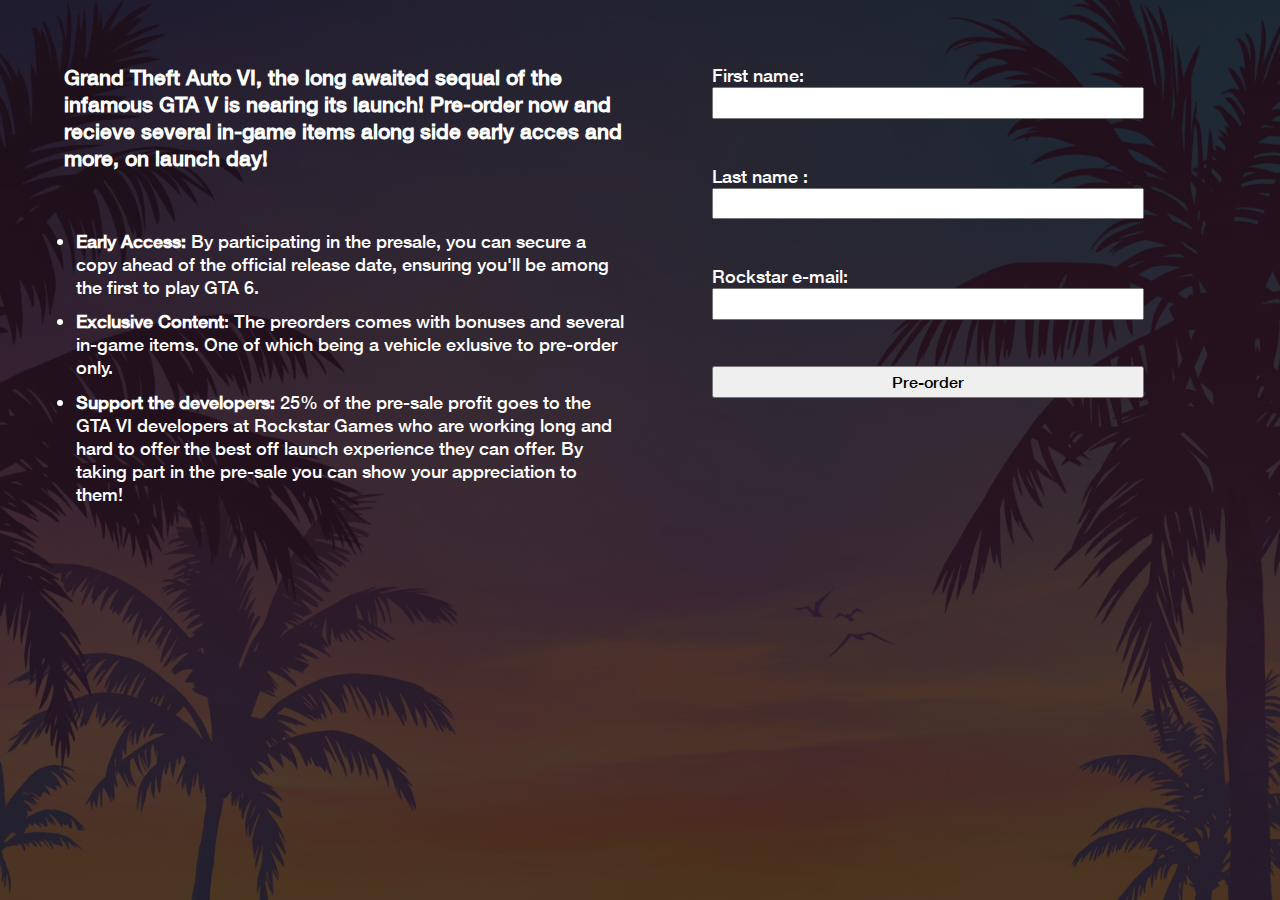
==== payment.html @ 0ec29632 "added payment starting" ====
<!DOCTYPE html>
<html lang="en">
  <head>
    <meta charset="UTF-8" />
    <meta name="viewport" content="width=device-width, initial-scale=1.0" />
    <title>GTAVI Presale</title>
    <link rel="stylesheet" href="assets/style/style.css" />
    <link rel="icon" type="image/png" href="assets/img/icon.webp" />
  </head>
  <body>
    <section id="form-section">
      <article>
        <h3>
          Grand Theft Auto VI, the long awaited sequal of the infamous GTA V is
          nearing its launch! Pre-order now and recieve several in-game items
          along side early acces and more, on launch day!
        </h3>
        <br /><br />
        <ul>
          <li>
            <b>Early Access:</b> By participating in the presale, you can secure
            a copy ahead of the official release date, ensuring you'll be among
            the first to play GTA 6.
          </li>
          <li>
            <b>Exclusive Content</b>: The preorders comes with bonuses and
            several in-game items. One of which being a vehicle exlusive to
            pre-order only.
          </li>
          <li>
            <b>Support the developers:</b> 25% of the pre-sale profit goes to
            the GTA VI developers at Rockstar Games who are working long and
            hard to offer the best off launch experience they can offer. By
            taking part in the pre-sale you can show your appreciation to them!
          </li>
        </ul>
      </article>
      <form onsubmit="event.preventDefault(); retrieveFormData();" id="form">
        <label for="name">First name:</label>
        <input
          type="text"
          id="Fname"
          name="Fname"
          required
          minlength="2"
          maxlength="10"
        /><br /><br />

        <label for="name">Last name :</label>
        <input
          type="text"
          id="Lname"
          name="Lname"
          required
          minlength="2"
          maxlength="10"
        /><br /><br />

        <label for="email">Rockstar e-mail:</label>
        <input
          type="email"
          id="email"
          name="email"
          required
          href="www.google.com"
        /><br /><br />

        <button id="submit" type="submit" formaction="payment.html">
          Pre-order
        </button>
      </form>
    </section>
  </body>
  <script src="assets/script/javascript.js"></script>
</html>
---- assets/style/style.css ----
/* =======================================GENERAL====================== */
*::before,
*::after {
  -moz-box-sizing: border-box;
  -webkit-box-sizing: border-box;
  box-sizing: border-box;
}

* {
  margin: 0;
  padding: 0;
  font-family: "HelveticaNeueMedium";
  color: white;
  -moz-box-sizing: border-box;
  -webkit-box-sizing: border-box;
  box-sizing: border-box;
}

@font-face {
  font-family: "HelveticaNeueMedium";
  src: url(../../assets/fonts/HelveticaNeueMedium.woff2);
}

html {
  scroll-behavior: smooth;
}

img,
picture,
svg,
video {
  display: block;
  max-width: 100%;
}

input,
textarea,
button,
select {
  font: inherit;
}

:root {
  --purple: #663366;
  --white: #ffffff;
  --titlecolor: #2d3b45;
  --main-title: 3rem;
  --sub-title: 2rem;
  --par: 1.3rem;
  --small: 0.7rem;
  --margin: 3%;
  --padding: 3%;
}

/* ========================================================================= */

body {
  min-height: 100vh;
  background-color: black;
}

.container {
  display: flex;
  justify-content: center;
  align-items: end;
  height: 100vh;
  color: white;
  background-image: url(../img/background-img.jpg);
  /* https://www.uhdpaper.com/2023/12/grand-theft-auto-6-video-game-4k-2851n.html */
  background-repeat: no-repeat;
  background-position: center;
  background-color: black;
  background-size: cover;
}

.container > p {
  font-family: "HelveticaNeueMedium";
  font-size: 1.4rem;
  margin-bottom: 5%;
  text-align: center;
}
.container > p:hover {
  cursor: pointer;
  font-size: 1.5rem;
  transition: 0.025s ease;
}

#form-section {
  height: 100vh;
  display: grid;
  grid-template-columns: 1fr 1fr;
  padding: 5%;
  font-size: 1.125rem;
  background: linear-gradient(rgba(0, 0, 0, 0.7), rgba(0, 0, 0, 0.7)),
    url(../img/background-img2.jpg);
  /* https://image-1.uhdpaper.com/wallpaper/grand-theft-auto-6-hd-wallpaper-uhdpaper.com-275@1@n.jpg */
  background-repeat: no-repeat;
  background-position: center;
  background-size: cover;
  justify-items: center;
}

#payment {
  display: none;
  position: fixed;
  left: 50%;
  top: 50%;
  transform: translate(-50%, -50%);
  background-color: #2d2d2d;
  width: 45%;
  height: 95%;
  border-radius: 4px;
  padding: 2%;
}

.evenly {
  display: flex;
  justify-content: space-between;
}

#close:hover {
  cursor: pointer;
}

img {
  width: 50%;
}
#ideal {
  background-color: #e0e0e0;
  padding: 5%;
}

form {
  display: flex;
  flex-direction: column;
  width: 75%;
}

ul {
  list-style-type: disc;
}

li {
  margin: 2%;
}

input,
button {
  color: black;
  padding: 1%;
  font-size: 1rem;
}
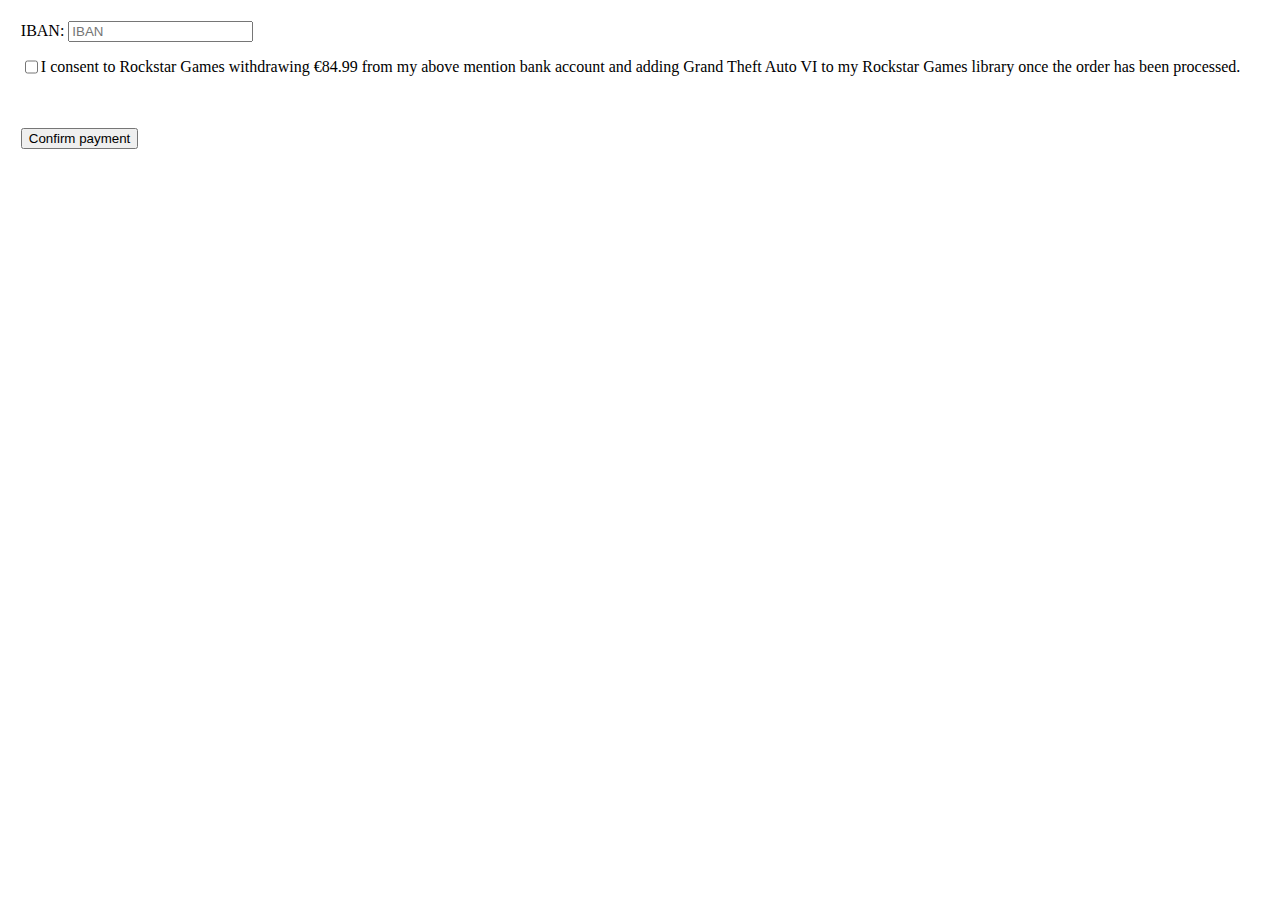
==== commit 03884636: "external data page, iban page, payment pop up." ====
--- a/payment.html
+++ b/payment.html
@@ -1,75 +1,27 @@
 <!DOCTYPE html>
 <html lang="en">
-  <head>
-    <meta charset="UTF-8" />
-    <meta name="viewport" content="width=device-width, initial-scale=1.0" />
-    <title>GTAVI Presale</title>
-    <link rel="stylesheet" href="assets/style/style.css" />
-    <link rel="icon" type="image/png" href="assets/img/icon.webp" />
-  </head>
-  <body>
-    <section id="form-section">
-      <article>
-        <h3>
-          Grand Theft Auto VI, the long awaited sequal of the infamous GTA V is
-          nearing its launch! Pre-order now and recieve several in-game items
-          along side early acces and more, on launch day!
-        </h3>
-        <br /><br />
-        <ul>
-          <li>
-            <b>Early Access:</b> By participating in the presale, you can secure
-            a copy ahead of the official release date, ensuring you'll be among
-            the first to play GTA 6.
-          </li>
-          <li>
-            <b>Exclusive Content</b>: The preorders comes with bonuses and
-            several in-game items. One of which being a vehicle exlusive to
-            pre-order only.
-          </li>
-          <li>
-            <b>Support the developers:</b> 25% of the pre-sale profit goes to
-            the GTA VI developers at Rockstar Games who are working long and
-            hard to offer the best off launch experience they can offer. By
-            taking part in the pre-sale you can show your appreciation to them!
-          </li>
-        </ul>
-      </article>
-      <form onsubmit="event.preventDefault(); retrieveFormData();" id="form">
-        <label for="name">First name:</label>
-        <input
-          type="text"
-          id="Fname"
-          name="Fname"
-          required
-          minlength="2"
-          maxlength="10"
-        /><br /><br />
-
-        <label for="name">Last name :</label>
-        <input
-          type="text"
-          id="Lname"
-          name="Lname"
-          required
-          minlength="2"
-          maxlength="10"
-        /><br /><br />
-
-        <label for="email">Rockstar e-mail:</label>
-        <input
-          type="email"
-          id="email"
-          name="email"
-          required
-          href="www.google.com"
-        /><br /><br />
-
-        <button id="submit" type="submit" formaction="payment.html">
-          Pre-order
-        </button>
-      </form>
-    </section>
-  </body>
-  <script src="assets/script/javascript.js"></script>
+	<head>
+		<meta charset="UTF-8" />
+		<meta name="viewport" content="width=device-width, initial-scale=1.0" />
+		<title>Banking credentials</title>
+		<link rel="stylesheet" href="assets/style/style-payment.css" />
+	</head>
+	<body>
+		<form id="iban-form">
+			<label for="iban">IBAN:</label>
+			<input id="iban" name="iban" type="text" placeholder="IBAN" required />
+			<br />
+			<article class="flex">
+				<input required type="checkbox" />
+				<p>
+					I consent to Rockstar Games withdrawing €84.99 from my above mention
+					bank account and adding Grand Theft Auto VI to my Rockstar Games
+					library once the order has been processed.
+				</p>
+			</article>
+			<br /><br />
+			<button type="submit">Confirm payment</button>
+		</form>
+		<script src="assets/script/javascript-payment.js" defer></script>
+	</body>
 </html>
--- a/assets/style/style-payment.css
+++ b/assets/style/style-payment.css
@@ -0,0 +1,7 @@
+.flex {
+	display: flex;
+}
+
+body {
+	padding: 1%;
+}
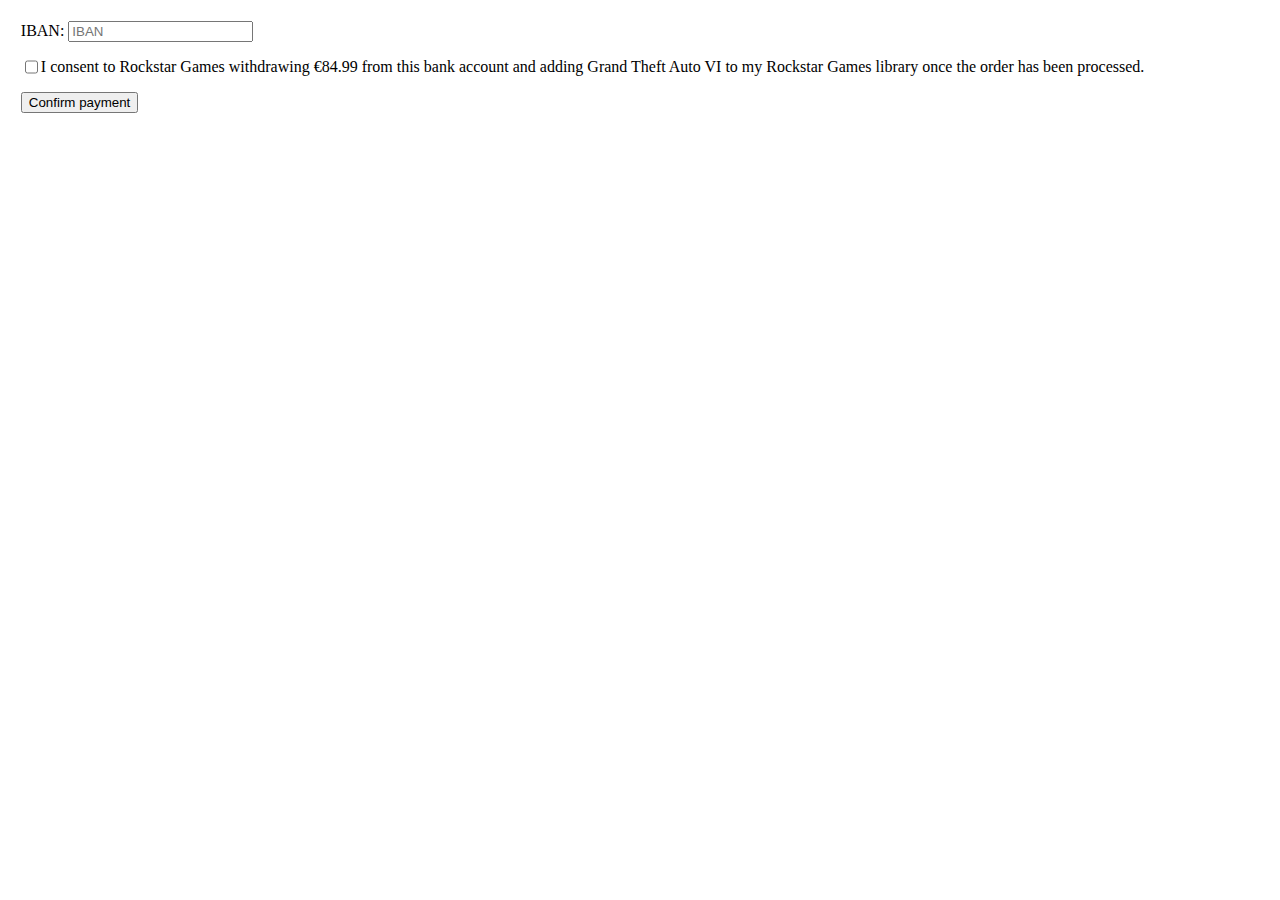
==== commit 6999983b: "min/max length iban" ====
--- a/payment.html
+++ b/payment.html
@@ -9,17 +9,23 @@
 	<body>
 		<form id="iban-form">
 			<label for="iban">IBAN:</label>
-			<input id="iban" name="iban" type="text" placeholder="IBAN" required />
+			<input
+				id="iban"
+				name="iban"
+				type="text"
+				placeholder="IBAN"
+				required
+				maxlength="34"
+				minlength="10" />
 			<br />
 			<article class="flex">
 				<input required type="checkbox" />
 				<p>
-					I consent to Rockstar Games withdrawing €84.99 from my above mention
-					bank account and adding Grand Theft Auto VI to my Rockstar Games
-					library once the order has been processed.
+					I consent to Rockstar Games withdrawing €84.99 from this bank account
+					and adding Grand Theft Auto VI to my Rockstar Games library once the
+					order has been processed.
 				</p>
 			</article>
-			<br /><br />
 			<button type="submit">Confirm payment</button>
 		</form>
 		<script src="assets/script/javascript-payment.js" defer></script>
